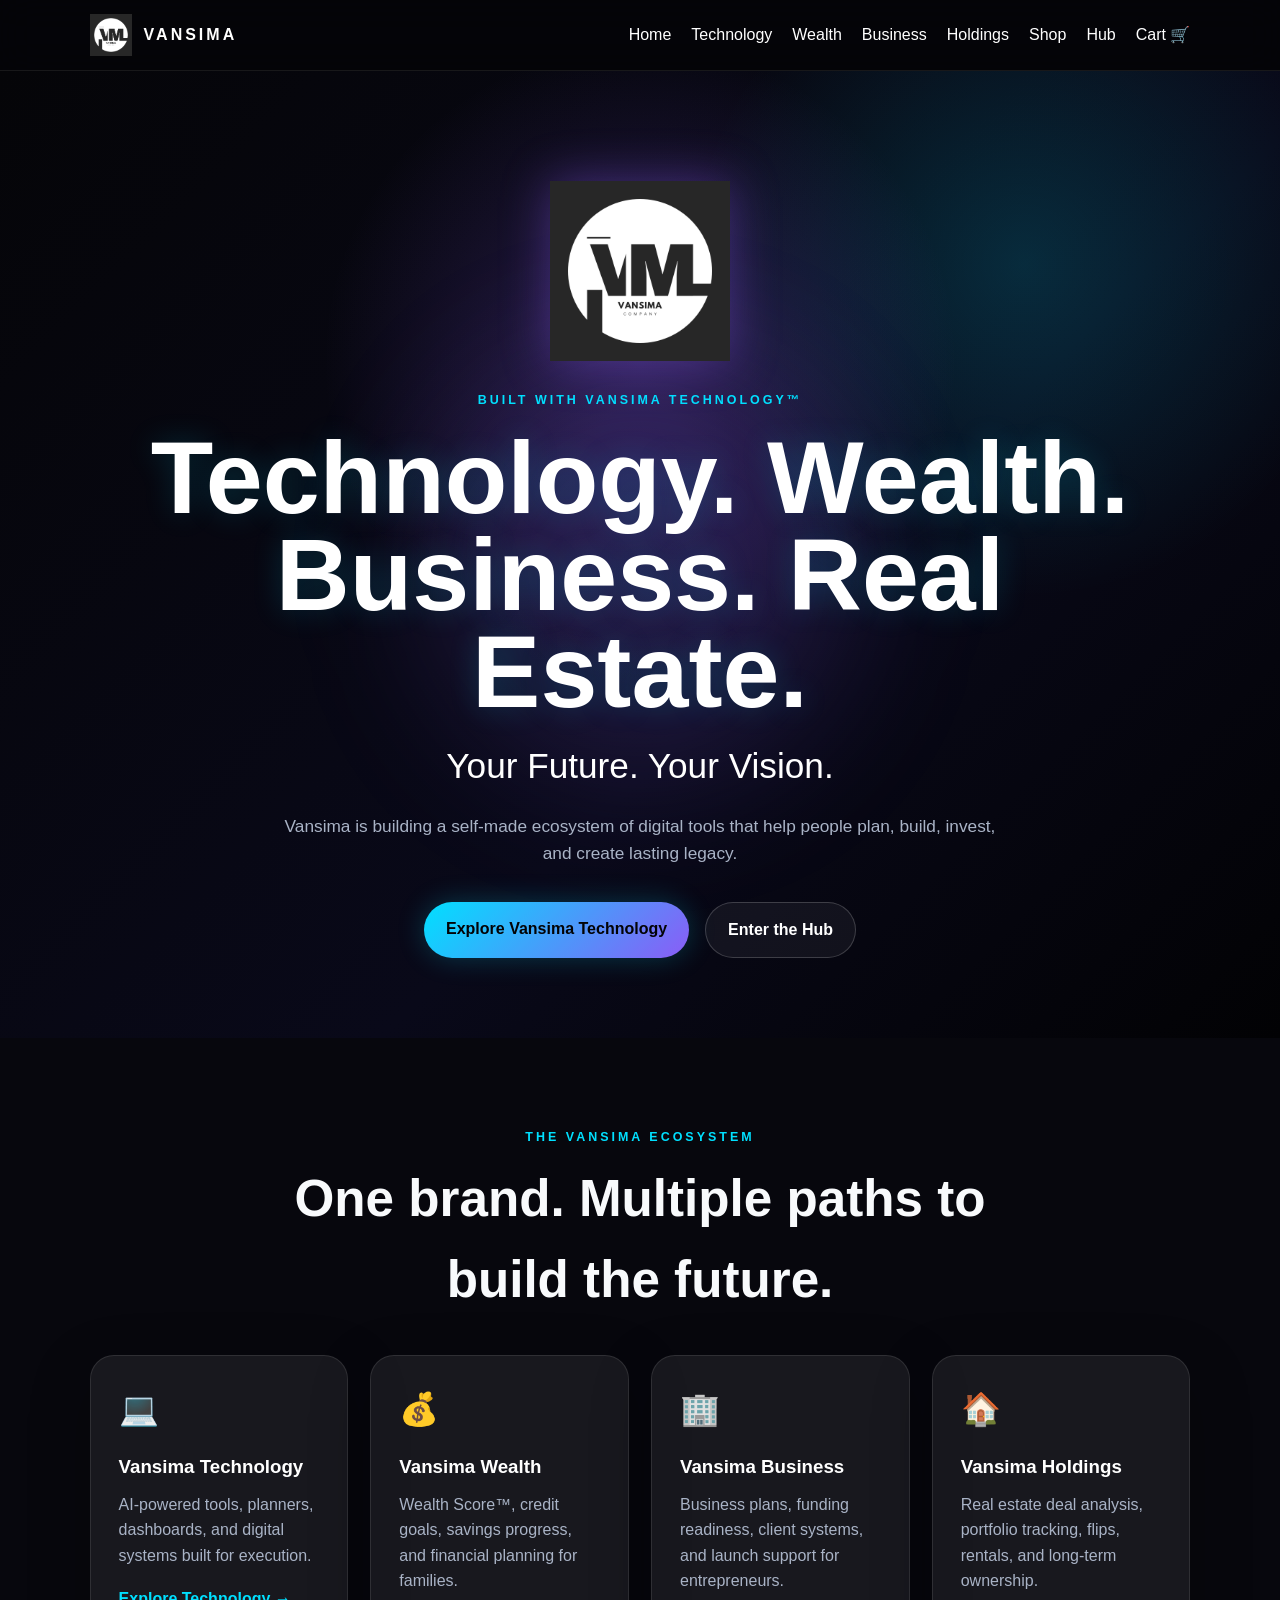
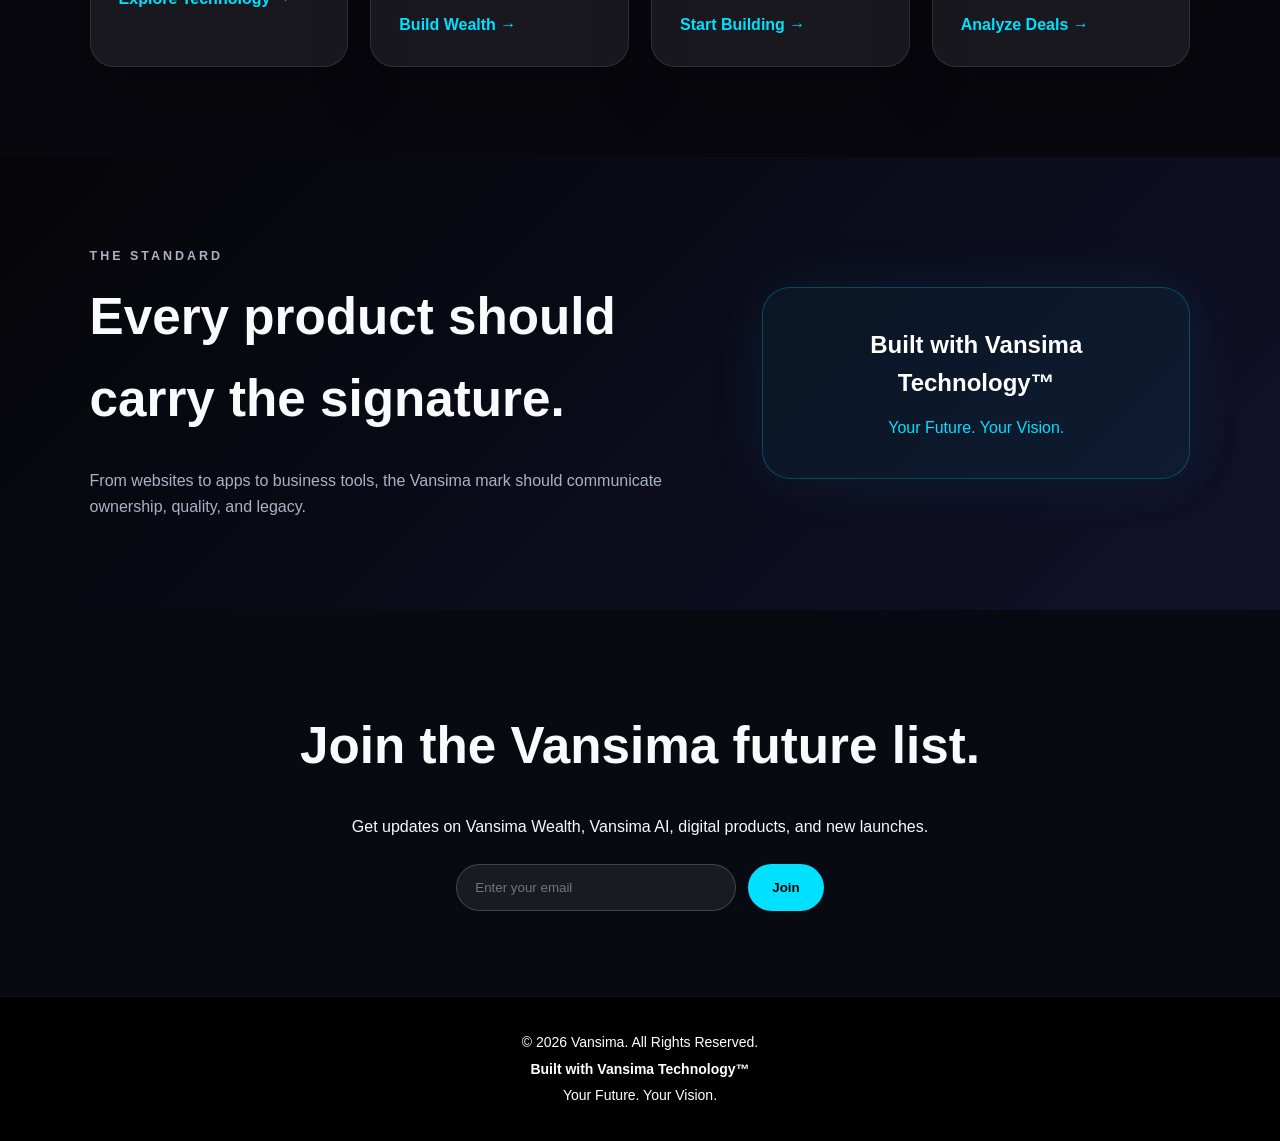
==== Vansima_site/index.html @ 81ebb883 "Add files via upload" ====
<!DOCTYPE html>
<html lang="en">
<head>
  <meta charset="UTF-8">
  <meta name="viewport" content="width=device-width, initial-scale=1.0">
  <title>Vansima | Built with Vansima Technology</title>
  <meta name="description" content="Vansima builds technology for wealth, business, real estate, focus, and legacy.">
  <link rel="stylesheet" href="style.css">
</head>
<body>
  <header class="site-header">
    <nav class="navbar glass-nav">
      <a class="logo-lockup" href="index.html" aria-label="Vansima Home">
        <img src="vansima-logo.png" alt="Vansima logo" class="nav-logo">
        <span>VANSIMA</span>
      </a>
      <ul class="nav-links">
        <li><a href="index.html">Home</a></li>
        <li><a href="technology.html">Technology</a></li>
        <li><a href="wealth.html">Wealth</a></li>
        <li><a href="business.html">Business</a></li>
        <li><a href="holdings.html">Holdings</a></li>
        <li><a href="shop.html">Shop</a></li>
        <li><a href="vansima_hub_live.html">Hub</a></li>
        <li><a href="cart.html">Cart 🛒</a></li>
      </ul>
    </nav>
  </header>

  <main>
    <section class="hero tech-hero">
      <div class="hero-glow"></div>
      <div class="hero-content reveal">
        <img src="vansima-logo.png" alt="Vansima logo" class="hero-logo">
        <p class="eyebrow">Built with Vansima Technology™</p>
        <h1>Technology. Wealth. Business. Real Estate.</h1>
        <p class="hero-subtitle">Your Future. Your Vision.</p>
        <p class="hero-copy">Vansima is building a self-made ecosystem of digital tools that help people plan, build, invest, and create lasting legacy.</p>
        <div class="hero-actions">
          <a href="technology.html" class="btn-primary">Explore Vansima Technology</a>
          <a href="vansima_hub_live.html" class="btn-secondary">Enter the Hub</a>
        </div>
      </div>
    </section>

    <section class="ecosystem-section">
      <p class="section-kicker">The Vansima Ecosystem</p>
      <h2>One brand. Multiple paths to build the future.</h2>
      <div class="ecosystem-grid">
        <article class="ecosystem-card">
          <span class="card-icon">💻</span>
          <h3>Vansima Technology</h3>
          <p>AI-powered tools, planners, dashboards, and digital systems built for execution.</p>
          <a href="technology.html">Explore Technology →</a>
        </article>
        <article class="ecosystem-card">
          <span class="card-icon">💰</span>
          <h3>Vansima Wealth</h3>
          <p>Wealth Score™, credit goals, savings progress, and financial planning for families.</p>
          <a href="wealth.html">Build Wealth →</a>
        </article>
        <article class="ecosystem-card">
          <span class="card-icon">🏢</span>
          <h3>Vansima Business</h3>
          <p>Business plans, funding readiness, client systems, and launch support for entrepreneurs.</p>
          <a href="business.html">Start Building →</a>
        </article>
        <article class="ecosystem-card">
          <span class="card-icon">🏠</span>
          <h3>Vansima Holdings</h3>
          <p>Real estate deal analysis, portfolio tracking, flips, rentals, and long-term ownership.</p>
          <a href="holdings.html">Analyze Deals →</a>
        </article>
      </div>
    </section>

    <section class="signature-section">
      <div>
        <p class="section-kicker">The Standard</p>
        <h2>Every product should carry the signature.</h2>
        <p>From websites to apps to business tools, the Vansima mark should communicate ownership, quality, and legacy.</p>
      </div>
      <div class="signature-card">
        <p>Built with Vansima Technology™</p>
        <span>Your Future. Your Vision.</span>
      </div>
    </section>

    <section id="newsletter" class="cta-section">
      <h2>Join the Vansima future list.</h2>
      <p>Get updates on Vansima Wealth, Vansima AI, digital products, and new launches.</p>
      <form class="email-form">
        <input type="email" placeholder="Enter your email" aria-label="Email address">
        <button type="submit">Join</button>
      </form>
    </section>
  </main>

  <footer class="site-footer-dark">
    <p>© 2026 Vansima. All Rights Reserved.</p>
    <p><strong>Built with Vansima Technology™</strong></p>
    <p>Your Future. Your Vision.</p>
  </footer>

  <script src="https://js.stripe.com/v3/"></script>
  <script src="cart.js"></script>
</body>
</html>
---- Vansima_site/style.css ----
/* Reset */
* { margin: 0; padding: 0; box-sizing: border-box; }

/* Fonts & Colors */
body {
  font-family: 'Arial', sans-serif;
  background: #f8f9fb;
  color: #222;
  line-height: 1.6;
}

h1, h2, h3 {
  font-weight: bold;
}

a { text-decoration: none; color: inherit; }

/* Navbar */
.navbar {
  display: flex;
  justify-content: space-between;
  align-items: center;
  padding: 20px 10%;
  background: #000;
  color: #fff;
}

.navbar .logo {
  font-size: 24px;
  font-weight: bold;
  letter-spacing: 2px;
}

.nav-links {
  list-style: none;
  display: flex;
  gap: 20px;
}

.nav-links a {
  color: #fff;
  font-weight: 500;
}

/* Hero Section */
.hero {
  background: url('images/hero-banner.jpg') no-repeat center center/cover;
  height: 90vh;
  display: flex;
  align-items: center;
  justify-content: center;
  text-align: center;
  color: #fff;
  position: relative;
}

.hero::after {
  content: '';
  position: absolute;
  top: 0; left: 0;
  width: 100%; height: 100%;
  background: rgba(0,0,0,0.5);
}

.hero-text {
  position: relative;
  z-index: 1;
}

.hero-text h1 {
  font-size: 3rem;
  margin-bottom: 10px;
}

.btn-hero {
  background: #ff6600;
  color: #fff;
  padding: 12px 25px;
  border-radius: 5px;
  font-weight: bold;
  display: inline-block;
  margin-top: 15px;
}

/* Store Section */
.store {
  padding: 60px 10%;
  text-align: center;
}

.product-grid {
  display: grid;
  grid-template-columns: repeat(auto-fit, minmax(220px, 1fr));
  gap: 20px;
  margin-top: 30px;
}

.product-card {
  background: #fff;
  border-radius: 8px;
  padding: 20px;
  box-shadow: 0 4px 8px rgba(0,0,0,0.05);
  transition: transform 0.2s;
}

.product-card:hover {
  transform: translateY(-5px);
}

.product-card img {
  max-width: 100%;
  border-radius: 8px;
  margin-bottom: 15px;
}

.product-card button {
  background: #000;
  color: #fff;
  padding: 10px 18px;
  border: none;
  border-radius: 5px;
  cursor: pointer;
  font-weight: bold;
}

/* Hub Section */
.hub {
  background: #111;
  color: #fff;
  text-align: center;
  padding: 60px 10%;
}

.hub .btn {
  display: inline-block;
  margin-top: 20px;
  padding: 12px 25px;
  background: #0099ff;
  color: #fff;
  border-radius: 5px;
  font-weight: bold;
  cursor: pointer;
  transition: background 0.3s, box-shadow 0.3s;
  animation: float 6s infinite ease-in-out;
}

/* Newsletter */
.newsletter {
  text-align: center;
  padding: 60px 10%;
}

.newsletter form {
  margin-top: 20px;
}

.newsletter input {
  padding: 12px;
  width: 250px;
  max-width: 80%;
  border: 1px solid #ccc;
  border-radius: 5px;
  margin-right: 10px;
}

.newsletter button {
  padding: 12px 20px;
  border: none;
  background: #000;
  color: #fff;
  border-radius: 5px;
  cursor: pointer;
  font-weight: bold;
}

/* Footer */
footer {
  text-align: center;
  padding: 20px;
  background: #000;
  color: #fff;
  font-size: 14px;
}

/* Futuristic Animated Display */
.futuristic-display {
  position: relative;
  height: 90vh;
  display: flex;
  justify-content: center;
  align-items: center;
  flex-direction: column;
  font-family: 'Orbitron', sans-serif;
  text-align: center;
  overflow: hidden;
}

.silhouette {
  width: 150px;
  height: 300px;
  border: 2px solid #00ffe5;
  border-radius: 70px;
  margin-bottom: 40px;
  animation: glow 2s infinite alternate;
}

.floating-block {
  position: absolute;
  color: #fff;
  font-size: 22px;
  padding: 10px 20px;
  border: 1px solid #00ffe5;
  background: rgba(0, 255, 229, 0.08);
  box-shadow: 0 0 15px #00ffe5;
  animation: float 6s infinite ease-in-out;
}

.dream { top: 20%; left: 15%; }
.focus { top: 40%; right: 15%; }
.freedom { bottom: 30%; left: 20%; }
.productivity { bottom: 20%; right: 20%; }

.brand-message {
  margin-top: 60px;
  color: #00ffe5;
  text-shadow: 0 0 10px #00ffe5, 0 0 20px #00ffe5, 0 0 40px #00ffe5;
  animation: glow 2s ease-in-out infinite alternate;
}

@keyframes glow {
  from { box-shadow: 0 0 5px #00ffe5; }
  to { box-shadow: 0 0 25px #00ffe5, 0 0 50px #00ffe5; }
}

@keyframes float {
  0%, 100% { transform: translateY(0); }
  50% { transform: translateY(-20px); }
}

/* Futuristic Animated Hero */
.hero.futuristic-display {
  position: relative;
  height: 100vh;
  display: flex;
  justify-content: center;
  align-items: center;
  flex-direction: column;
  font-family: 'Orbitron', sans-serif;
  text-align: center;
  background: radial-gradient(circle at center, #0a0a0a 0%, #000 100%);
  color: #e0e0e0;
  overflow: hidden;
}

.hero.futuristic-display .hero-text h1 {
  color: #00e0ff;
  text-shadow: 0 0 10px #00e0ff, 0 0 20px #00aaff;
}

.hero.futuristic-display .btn-hero {
  background: #00e0ff;
  color: #000;
  border: none;
  box-shadow: 0 0 10px #00e0ff, 0 0 20px #00aaff;
}

.silhouette {
  position: absolute;
  top: 50%;
  left: 50%;
  transform: translate(-50%, -50%);
  width: 150px;
  height: 300px;
  border: 2px solid rgba(0, 224, 255, 0.6);
  border-radius: 70px;
  animation: glow 3s infinite alternate;
  z-index: 1;
}

.floating-block {
  position: absolute;
  color: #00e0ff;
  font-size: 18px;
  padding: 8px 16px;
  border: 1px solid rgba(0, 224, 255, 0.4);
  background: rgba(0, 224, 255, 0.05);
  box-shadow: 0 0 8px rgba(0, 224, 255, 0.4);
  animation: float 6s infinite ease-in-out;
  z-index: 0;
}

.dream { top: 20%; left: 15%; }
.focus { top: 30%; right: 15%; }
.freedom { bottom: 30%; left: 20%; }
.productivity { bottom: 20%; right: 20%; }

@keyframes glow {
  from { box-shadow: 0 0 5px rgba(0, 224, 255, 0.3); }
  to { box-shadow: 0 0 20px rgba(0, 224, 255, 0.8); }
}

@keyframes float {
  0%, 100% { transform: translateY(0); }
  50% { transform: translateY(-15px); }
}

.cart-btn {
  position: fixed;
  top: 20px;
  right: 20px;
  background: #000;
  color: #fff;
  border: none;
  padding: 10px 14px;
  cursor: pointer;
  border-radius: 6px;
  font-size: 1rem;
  z-index: 9999;
}

.cart-drawer {
  position: fixed;
  top: 0;
  right: 0;
  width: 350px;
  height: 100%;
  background: rgba(15, 15, 15, 0.95);
  color: #fff;
  transform: translateX(100%);
  transition: transform 0.3s ease;
  padding: 20px;
  z-index: 10000;
  overflow-y: auto;
}

.cart-drawer.active {
  transform: translateX(0);
}

.cart-header {
  display: flex;
  justify-content: space-between;
  align-items: center;
}

.cart-footer {
  margin-top: 20px;
}

.hidden {
  display: none;
}
.quote-box {
  background: transparent; /* or your Vansima theme background */
  color: #222; /* <-- this sets the main quote color */
  padding: 25px;
  border-radius: 12px;
  text-align: center;
  font-family: "Poppins", sans-serif;
  margin: 30px auto;
  max-width: 600px;
}

#quote-text {
  font-size: 1.3rem;
  color: #eef6f1; /* <-- main quote color */
}

#quote-author {
  font-size: 1rem;
  color: #555; /* <-- author text color */
  opacity: 0.9;
}



/* ===== Vansima Technology Website 2.0 ===== */
:root {
  --v-black: #050508;
  --v-panel: rgba(255,255,255,0.07);
  --v-purple: #8b5cf6;
  --v-cyan: #00e0ff;
  --v-text: #f8fafc;
  --v-muted: #a9b3c6;
}
body {
  background: var(--v-black);
  color: var(--v-text);
}
.site-header {
  position: sticky;
  top: 0;
  z-index: 1000;
}
.glass-nav {
  background: rgba(5, 5, 8, 0.88);
  backdrop-filter: blur(18px);
  border-bottom: 1px solid rgba(255,255,255,0.08);
  padding: 14px 7%;
}
.logo-lockup {
  display: flex;
  align-items: center;
  gap: 12px;
  color: #fff;
  font-weight: 900;
  letter-spacing: 3px;
}
.nav-logo {
  width: 42px;
  height: 42px;
  object-fit: contain;
}
.nav-links { flex-wrap: wrap; justify-content: flex-end; }
.nav-links a:hover { color: var(--v-cyan); }
.tech-hero {
  min-height: 92vh;
  height: auto;
  padding: 110px 7% 80px;
  background:
    radial-gradient(circle at 50% 30%, rgba(139,92,246,0.25), transparent 34%),
    radial-gradient(circle at 80% 20%, rgba(0,224,255,0.16), transparent 26%),
    linear-gradient(135deg, #050508 0%, #090919 60%, #020204 100%);
  overflow: hidden;
}
.tech-hero::after { display: none; }
.hero-glow {
  position: absolute;
  width: 420px;
  height: 420px;
  border-radius: 50%;
  background: rgba(139,92,246,0.16);
  filter: blur(70px);
  animation: pulseGlow 5s ease-in-out infinite alternate;
}
.hero-content {
  max-width: 980px;
  margin: 0 auto;
  text-align: center;
  position: relative;
  z-index: 2;
}
.hero-logo {
  width: 180px;
  max-width: 55vw;
  margin-bottom: 22px;
  filter: drop-shadow(0 0 24px rgba(139,92,246,0.38));
}
.eyebrow, .section-kicker {
  color: var(--v-cyan);
  text-transform: uppercase;
  letter-spacing: 3px;
  font-weight: 800;
  font-size: 0.78rem;
}
.tech-hero h1 {
  font-size: clamp(2.7rem, 8vw, 6.4rem);
  line-height: 0.95;
  margin: 18px 0;
  color: #fff;
  text-shadow: 0 0 30px rgba(0,224,255,0.18);
}
.hero-subtitle {
  font-size: clamp(1.35rem, 3vw, 2.2rem);
  color: #fff;
  margin-bottom: 18px;
}
.hero-copy {
  max-width: 730px;
  margin: 0 auto;
  color: var(--v-muted);
  font-size: 1.08rem;
}
.hero-actions {
  display: flex;
  justify-content: center;
  gap: 16px;
  flex-wrap: wrap;
  margin-top: 34px;
}
.btn-primary, .btn-secondary {
  display: inline-block;
  padding: 14px 22px;
  border-radius: 999px;
  font-weight: 800;
  transition: transform .2s ease, box-shadow .2s ease;
}
.btn-primary {
  background: linear-gradient(135deg, var(--v-cyan), var(--v-purple));
  color: #030305;
  box-shadow: 0 0 28px rgba(0,224,255,.22);
}
.btn-secondary {
  border: 1px solid rgba(255,255,255,.18);
  color: #fff;
  background: rgba(255,255,255,.05);
}
.btn-primary:hover, .btn-secondary:hover { transform: translateY(-3px); }
.ecosystem-section {
  padding: 90px 7%;
  background: #07070d;
  text-align: center;
}
.ecosystem-section h2, .signature-section h2, .cta-section h2 {
  font-size: clamp(2rem, 4vw, 3.3rem);
  margin: 10px auto 28px;
  max-width: 820px;
}
.ecosystem-grid {
  display: grid;
  grid-template-columns: repeat(auto-fit, minmax(230px, 1fr));
  gap: 22px;
  margin-top: 34px;
}
.ecosystem-card {
  background: var(--v-panel);
  border: 1px solid rgba(255,255,255,.1);
  border-radius: 24px;
  padding: 28px;
  text-align: left;
  box-shadow: 0 20px 60px rgba(0,0,0,.25);
}
.ecosystem-card:hover {
  border-color: rgba(0,224,255,.35);
  transform: translateY(-4px);
  transition: .25s ease;
}
.card-icon { font-size: 2rem; }
.ecosystem-card h3 { margin: 16px 0 10px; color: #fff; }
.ecosystem-card p { color: var(--v-muted); }
.ecosystem-card a { color: var(--v-cyan); font-weight: 800; display: inline-block; margin-top: 18px; }
.signature-section {
  padding: 90px 7%;
  display: grid;
  grid-template-columns: 1.2fr .8fr;
  gap: 30px;
  align-items: center;
  background: linear-gradient(135deg, #050508, #11112a);
}
.signature-section p { color: var(--v-muted); max-width: 640px; }
.signature-card {
  border: 1px solid rgba(0,224,255,.25);
  border-radius: 28px;
  padding: 38px;
  background: rgba(0,224,255,.05);
  text-align: center;
  box-shadow: 0 0 60px rgba(0,224,255,.08);
}
.signature-card p { color: #fff; font-size: 1.5rem; font-weight: 900; margin: 0 auto 12px; }
.signature-card span { color: var(--v-cyan); }
.cta-section {
  padding: 85px 7%;
  text-align: center;
  background: #090912;
}
.email-form { display: flex; justify-content: center; gap: 12px; flex-wrap: wrap; margin-top: 24px; }
.email-form input { padding: 15px 18px; min-width: 280px; border-radius: 999px; border: 1px solid rgba(255,255,255,.18); background: rgba(255,255,255,.07); color: #fff; }
.email-form button { border: none; border-radius: 999px; padding: 15px 24px; font-weight: 900; background: var(--v-cyan); color: #000; }
.site-footer-dark {
  background: #000;
  color: #fff;
  text-align: center;
  padding: 32px 18px;
  line-height: 1.9;
  border-top: 1px solid rgba(255,255,255,.08);
}
.page-hero {
  min-height: 72vh;
  padding: 110px 7% 70px;
  text-align: center;
  background: radial-gradient(circle at top, rgba(139,92,246,.25), transparent 40%), #050508;
}
.page-logo { width: 145px; margin-bottom: 18px; }
.page-hero h1 { font-size: clamp(2.6rem, 7vw, 5.5rem); margin: 12px 0; }
.page-hero p { color: var(--v-muted); max-width: 760px; margin: 0 auto 28px; }
@keyframes pulseGlow { from { transform: scale(.92); opacity:.55;} to { transform: scale(1.08); opacity:1;} }
@media (max-width: 850px) {
  .navbar { align-items: flex-start; gap: 18px; }
  .nav-links { gap: 12px; font-size: .9rem; }
  .signature-section { grid-template-columns: 1fr; }
  .tech-hero { padding-top: 85px; }
}
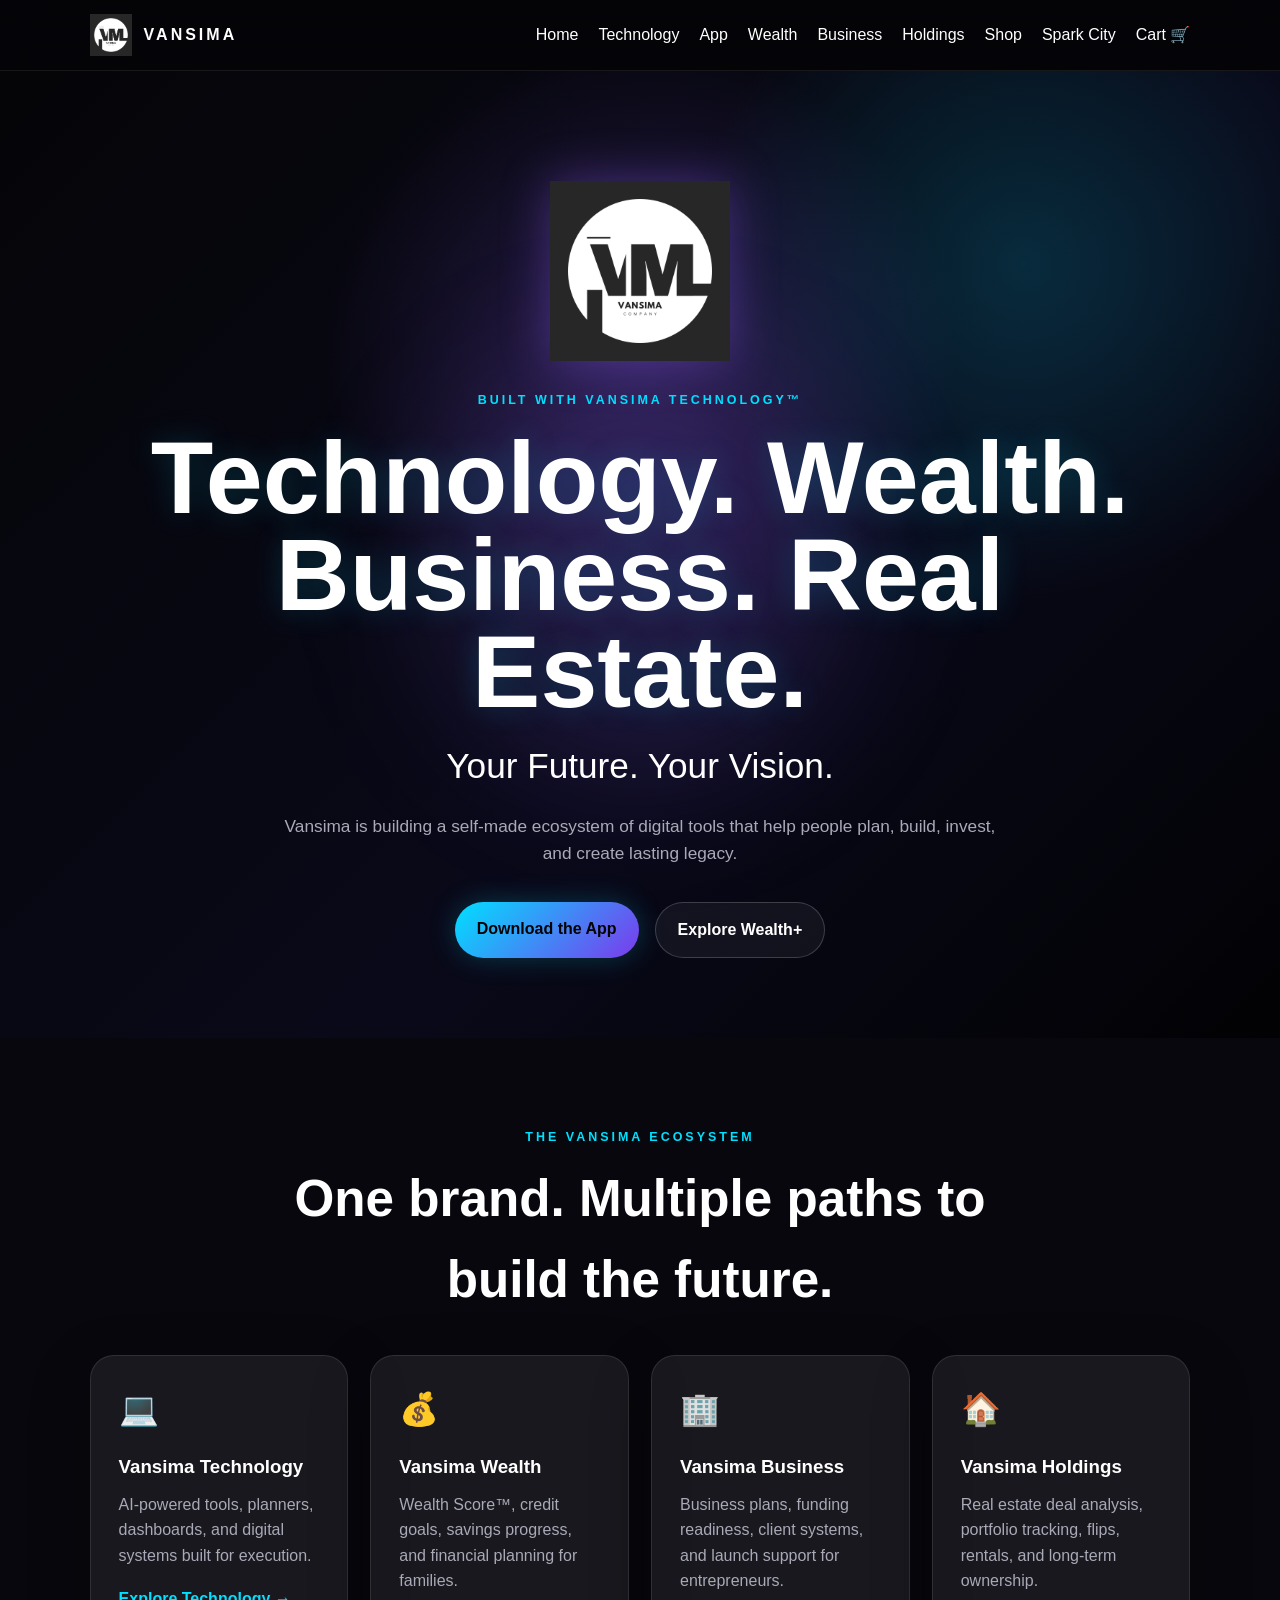
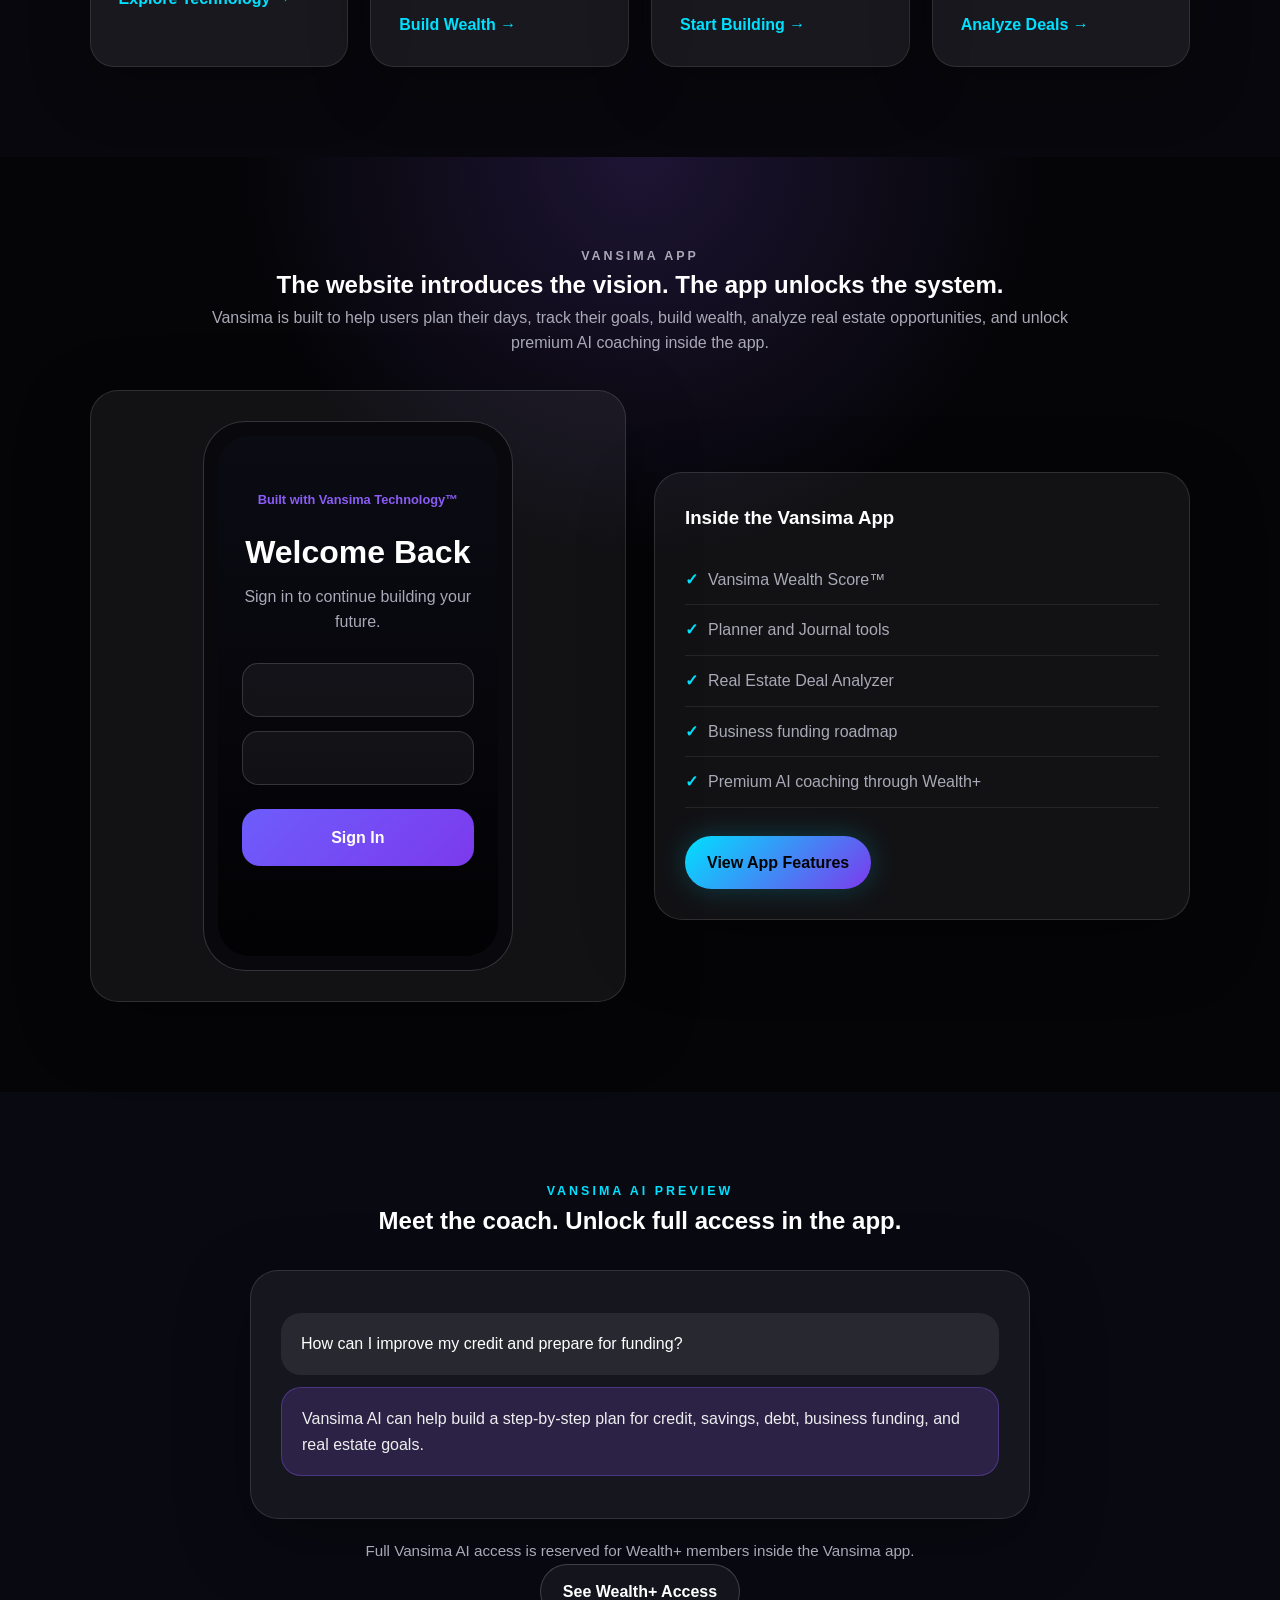
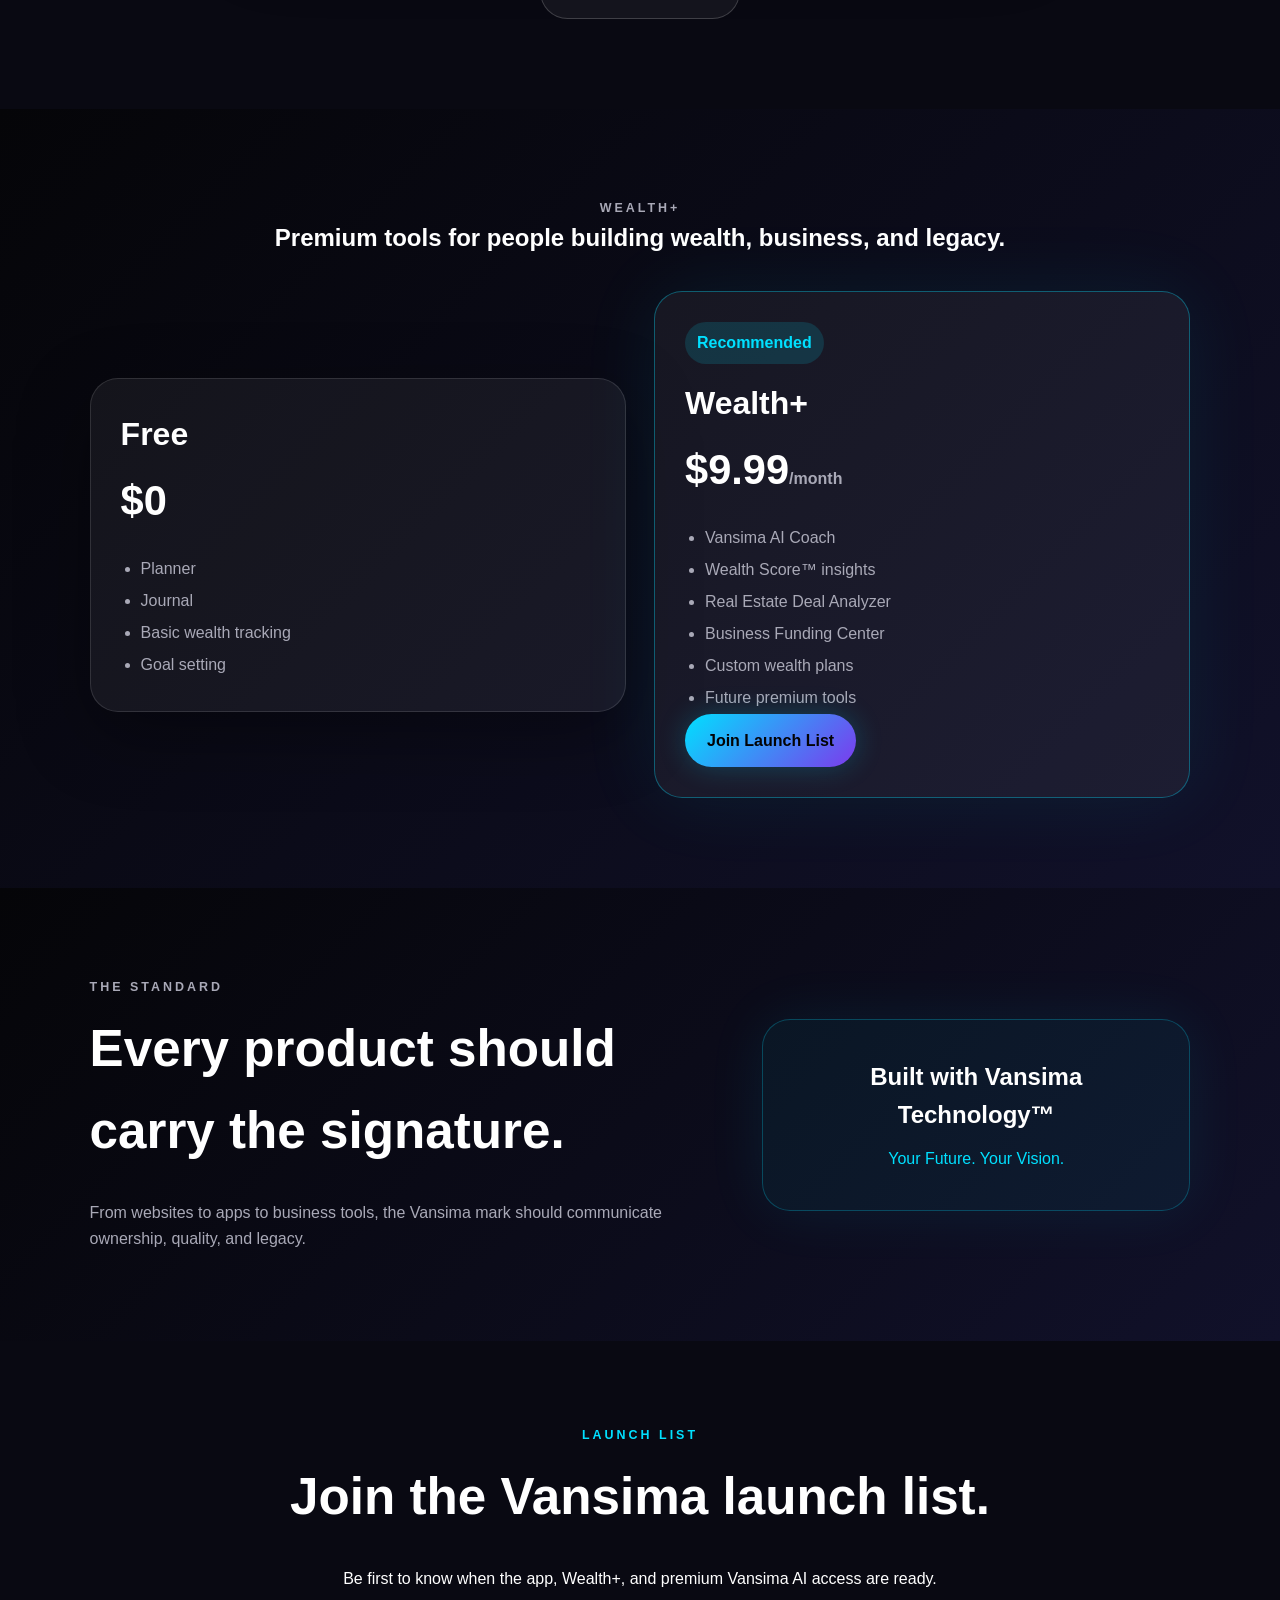
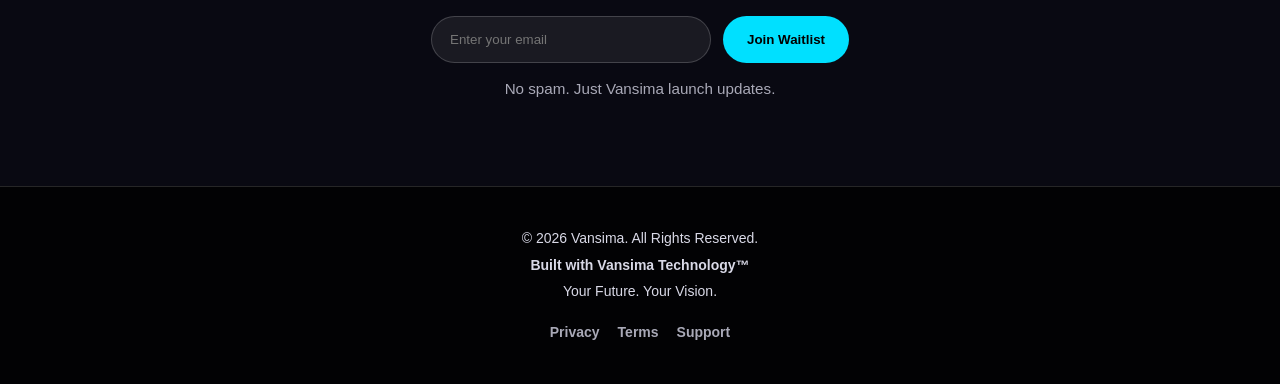
==== commit b0a57ec4: "Launch Spark City and Vansima Marketplace" ====
--- a/Vansima_site/index.html
+++ b/Vansima_site/index.html
@@ -17,11 +17,12 @@
       <ul class="nav-links">
         <li><a href="index.html">Home</a></li>
         <li><a href="technology.html">Technology</a></li>
+        <li><a href="app.html">App</a></li>
         <li><a href="wealth.html">Wealth</a></li>
         <li><a href="business.html">Business</a></li>
         <li><a href="holdings.html">Holdings</a></li>
         <li><a href="shop.html">Shop</a></li>
-        <li><a href="vansima_hub_live.html">Hub</a></li>
+        <li><a href="vansima_hub_live.html">Spark City</a></li>
         <li><a href="cart.html">Cart 🛒</a></li>
       </ul>
     </nav>
@@ -37,8 +38,8 @@
         <p class="hero-subtitle">Your Future. Your Vision.</p>
         <p class="hero-copy">Vansima is building a self-made ecosystem of digital tools that help people plan, build, invest, and create lasting legacy.</p>
         <div class="hero-actions">
-          <a href="technology.html" class="btn-primary">Explore Vansima Technology</a>
-          <a href="vansima_hub_live.html" class="btn-secondary">Enter the Hub</a>
+          <a href="app.html" class="btn-primary">Download the App</a>
+          <a href="#wealth-plus" class="btn-secondary">Explore Wealth+</a>
         </div>
       </div>
     </section>
@@ -74,6 +75,84 @@
       </div>
     </section>
 
+
+    <section class="app-showcase-section" id="vansima-app">
+      <div class="section-heading">
+        <p class="section-kicker">Vansima App</p>
+        <h2>The website introduces the vision. The app unlocks the system.</h2>
+        <p>Vansima is built to help users plan their days, track their goals, build wealth, analyze real estate opportunities, and unlock premium AI coaching inside the app.</p>
+      </div>
+      <div class="app-showcase-grid">
+        <article class="phone-card">
+          <div class="phone-shell">
+            <div class="phone-screen">
+              <p class="mini-eyebrow">Built with Vansima Technology™</p>
+              <h3>Welcome Back</h3>
+              <span>Sign in to continue building your future.</span>
+              <div class="mock-input"></div>
+              <div class="mock-input short"></div>
+              <div class="mock-button">Sign In</div>
+            </div>
+          </div>
+        </article>
+        <article class="app-copy-card">
+          <h3>Inside the Vansima App</h3>
+          <ul class="feature-checklist">
+            <li>Vansima Wealth Score™</li>
+            <li>Planner and Journal tools</li>
+            <li>Real Estate Deal Analyzer</li>
+            <li>Business funding roadmap</li>
+            <li>Premium AI coaching through Wealth+</li>
+          </ul>
+          <a href="app.html" class="btn-primary">View App Features</a>
+        </article>
+      </div>
+    </section>
+
+    <section class="ai-preview-section">
+      <p class="section-kicker">Vansima AI Preview</p>
+      <h2>Meet the coach. Unlock full access in the app.</h2>
+      <div class="ai-preview-card">
+        <div class="question-bubble">How can I improve my credit and prepare for funding?</div>
+        <div class="answer-bubble">Vansima AI can help build a step-by-step plan for credit, savings, debt, business funding, and real estate goals.</div>
+      </div>
+      <p class="locked-note">Full Vansima AI access is reserved for Wealth+ members inside the Vansima app.</p>
+      <a href="app.html" class="btn-secondary">See Wealth+ Access</a>
+    </section>
+
+    <section class="wealth-plus-section" id="wealth-plus">
+      <div class="section-heading">
+        <p class="section-kicker">Wealth+</p>
+        <h2>Premium tools for people building wealth, business, and legacy.</h2>
+      </div>
+      <div class="pricing-grid">
+        <article class="pricing-card free-plan">
+          <h3>Free</h3>
+          <p class="price">$0</p>
+          <ul>
+            <li>Planner</li>
+            <li>Journal</li>
+            <li>Basic wealth tracking</li>
+            <li>Goal setting</li>
+          </ul>
+        </article>
+        <article class="pricing-card premium-plan">
+          <div class="plan-badge">Recommended</div>
+          <h3>Wealth+</h3>
+          <p class="price">$9.99<span>/month</span></p>
+          <ul>
+            <li>Vansima AI Coach</li>
+            <li>Wealth Score™ insights</li>
+            <li>Real Estate Deal Analyzer</li>
+            <li>Business Funding Center</li>
+            <li>Custom wealth plans</li>
+            <li>Future premium tools</li>
+          </ul>
+          <a href="#newsletter" class="btn-primary">Join Launch List</a>
+        </article>
+      </div>
+    </section>
+
     <section class="signature-section">
       <div>
         <p class="section-kicker">The Standard</p>
@@ -86,13 +165,16 @@
       </div>
     </section>
 
-    <section id="newsletter" class="cta-section">
-      <h2>Join the Vansima future list.</h2>
-      <p>Get updates on Vansima Wealth, Vansima AI, digital products, and new launches.</p>
-      <form class="email-form">
-        <input type="email" placeholder="Enter your email" aria-label="Email address">
-        <button type="submit">Join</button>
+    <section id="newsletter" class="cta-section waitlist-section">
+      <p class="section-kicker">Launch List</p>
+      <h2>Join the Vansima launch list.</h2>
+      <p>Be first to know when the app, Wealth+, and premium Vansima AI access are ready.</p>
+      <!-- Mailchimp: replace the action URL below with your Audience embedded form POST URL. -->
+      <form class="email-form mailchimp-form" action="https://YOUR-MAILCHIMP-FORM-URL" method="post" target="_blank" novalidate>
+        <input type="email" name="EMAIL" placeholder="Enter your email" aria-label="Email address" required>
+        <button type="submit">Join Waitlist</button>
       </form>
+      <p class="form-note">No spam. Just Vansima launch updates.</p>
     </section>
   </main>
 
@@ -100,6 +182,11 @@
     <p>© 2026 Vansima. All Rights Reserved.</p>
     <p><strong>Built with Vansima Technology™</strong></p>
     <p>Your Future. Your Vision.</p>
+    <nav class="footer-links" aria-label="Footer links">
+      <a href="privacy.html">Privacy</a>
+      <a href="terms.html">Terms</a>
+      <a href="support.html">Support</a>
+    </nav>
   </footer>
 
   <script src="https://js.stripe.com/v3/"></script>
--- a/Vansima_site/style.css
+++ b/Vansima_site/style.css
@@ -580,3 +580,428 @@
   .signature-section { grid-template-columns: 1fr; }
   .tech-hero { padding-top: 85px; }
 }
+
+
+/* =========================
+   VANSIMA WEBSITE V2.1
+   App, Wealth+, Waitlist, Mobile, Legal Pages
+========================= */
+.section-heading { text-align: center; max-width: 900px; margin: 0 auto 34px; }
+.section-heading p { color: var(--v-muted); }
+.app-showcase-section,
+.ai-preview-section,
+.wealth-plus-section,
+.legal-section {
+  padding: 90px 7%;
+  background: radial-gradient(circle at top, rgba(139,92,246,.18), transparent 35%), #050508;
+  color: #fff;
+}
+.app-showcase-grid,
+.pricing-grid {
+  display: grid;
+  grid-template-columns: repeat(2, minmax(0, 1fr));
+  gap: 28px;
+  align-items: center;
+  max-width: 1120px;
+  margin: 0 auto;
+}
+.phone-card,
+.app-copy-card,
+.ai-preview-card,
+.pricing-card,
+.legal-card {
+  background: rgba(255,255,255,.055);
+  border: 1px solid rgba(255,255,255,.12);
+  border-radius: 28px;
+  padding: 30px;
+  box-shadow: 0 22px 70px rgba(0,0,0,.35);
+}
+.phone-shell {
+  width: min(310px, 100%);
+  margin: 0 auto;
+  padding: 14px;
+  border-radius: 42px;
+  background: #08080d;
+  border: 1px solid rgba(255,255,255,.18);
+}
+.phone-screen {
+  min-height: 520px;
+  border-radius: 32px;
+  padding: 54px 24px;
+  background: linear-gradient(180deg, #0b0b14, #020204);
+  text-align: center;
+}
+.mini-eyebrow { color: #8b5cf6; font-weight: 900; font-size: .8rem; }
+.phone-screen h3 { font-size: 2rem; margin: 16px 0 6px; }
+.phone-screen span { color: var(--v-muted); }
+.mock-input { height: 54px; border: 1px solid rgba(255,255,255,.15); border-radius: 16px; margin-top: 28px; background: rgba(255,255,255,.05); }
+.mock-input.short { margin-top: 14px; }
+.mock-button { margin-top: 24px; padding: 16px; border-radius: 18px; background: linear-gradient(135deg, #6d5dfc, #7c3aed); font-weight: 900; }
+.feature-checklist { list-style: none; padding: 0; margin: 22px 0 28px; }
+.feature-checklist li { padding: 12px 0; color: var(--v-muted); border-bottom: 1px solid rgba(255,255,255,.08); }
+.feature-checklist li::before { content: "✓"; color: var(--v-cyan); font-weight: 900; margin-right: 10px; }
+.ai-preview-section { text-align: center; background: #090912; }
+.ai-preview-card { max-width: 780px; margin: 30px auto 20px; text-align: left; }
+.question-bubble,
+.answer-bubble { padding: 18px 20px; border-radius: 20px; margin: 12px 0; }
+.question-bubble { background: rgba(255,255,255,.08); color: #fff; }
+.answer-bubble { background: rgba(139,92,246,.18); border: 1px solid rgba(139,92,246,.35); color: #eee; }
+.locked-note,.form-note { color: var(--v-muted); font-size: .95rem; }
+.wealth-plus-section { background: linear-gradient(135deg, #050508, #11112a); }
+.pricing-card h3 { font-size: 2rem; margin: 0 0 8px; }
+.price { font-size: 2.6rem; font-weight: 900; margin: 8px 0 18px; color: #fff; }
+.price span { font-size: 1rem; color: var(--v-muted); }
+.pricing-card ul { padding-left: 20px; color: var(--v-muted); line-height: 2; }
+.premium-plan { border-color: rgba(0,224,255,.35); box-shadow: 0 0 80px rgba(0,224,255,.08); position: relative; }
+.plan-badge { display: inline-block; padding: 8px 12px; border-radius: 999px; background: rgba(0,224,255,.14); color: var(--v-cyan); font-weight: 900; margin-bottom: 14px; }
+.waitlist-section .form-note { margin-top: 14px; }
+.footer-links { display: flex; justify-content: center; gap: 18px; margin-top: 14px; flex-wrap: wrap; }
+.footer-links a { color: var(--v-muted); font-weight: 800; }
+.legal-section { min-height: 72vh; padding-top: 130px; }
+.legal-card { max-width: 900px; margin: 0 auto; }
+.legal-card h1 { font-size: clamp(2.2rem, 5vw, 4rem); margin-bottom: 18px; }
+.legal-card h2 { margin-top: 28px; color: #fff; }
+.legal-card p, .legal-card li { color: var(--v-muted); line-height: 1.75; }
+
+/* Better mobile layout */
+@media (max-width: 768px) {
+  body { overflow-x: hidden; }
+  .navbar, .glass-nav { flex-direction: column; gap: 18px; padding: 18px 20px; align-items: center; }
+  .logo-lockup { justify-content: center; }
+  .nav-links { flex-wrap: wrap; justify-content: center; gap: 12px; padding: 0; }
+  .nav-links a { font-size: 14px; }
+  .hero, .tech-hero, .page-hero { min-height: auto; padding: 70px 22px 50px; text-align: center; }
+  .hero-logo, .page-logo { width: 125px; margin-bottom: 20px; }
+  .eyebrow, .section-kicker { font-size: 13px; letter-spacing: 1.5px; }
+  .hero h1, .tech-hero h1, .page-hero h1 { font-size: 38px; line-height: 1.08; margin: 14px 0; }
+  .hero-subtitle, .hero-copy { font-size: 16px; line-height: 1.55; }
+  .hero-actions, .cta-row { flex-direction: column; width: 100%; gap: 14px; }
+  .btn-primary, .btn-secondary, .btn { width: 100%; text-align: center; padding: 16px 20px; font-size: 16px; box-sizing: border-box; }
+  .ecosystem-section, .signature-section, .cta-section, .app-showcase-section, .ai-preview-section, .wealth-plus-section, .legal-section { padding: 55px 22px; }
+  .ecosystem-section h2, .signature-section h2, .cta-section h2, .section-heading h2, .ai-preview-section h2, .wealth-plus-section h2 { font-size: 30px; line-height: 1.15; }
+  .ecosystem-grid, .app-showcase-grid, .pricing-grid { grid-template-columns: 1fr; gap: 18px; }
+  .ecosystem-card, .phone-card, .app-copy-card, .ai-preview-card, .pricing-card, .signature-card, .legal-card { padding: 22px; border-radius: 22px; }
+  .phone-screen { min-height: 450px; padding: 42px 20px; }
+  .email-form, .mailchimp-form { flex-direction: column; gap: 12px; align-items: stretch; }
+  .email-form input, .email-form button { width: 100%; min-width: 0; box-sizing: border-box; }
+  .site-footer-dark { padding: 35px 20px; text-align: center; }
+  .footer-links { flex-direction: column; gap: 12px; }
+}
+@media (max-width: 430px) {
+  .hero h1, .tech-hero h1, .page-hero h1 { font-size: 32px; }
+  .hero-logo, .page-logo { width: 110px; }
+  .ecosystem-section h2, .signature-section h2, .cta-section h2, .section-heading h2, .ai-preview-section h2, .wealth-plus-section h2 { font-size: 27px; }
+  .phone-shell { padding: 10px; border-radius: 34px; }
+  .phone-screen { border-radius: 26px; }
+}
+
+/* =========================
+   VANSIMA MARKETPLACE V2.2
+   Premium shop redesign
+========================= */
+:root {
+  --v-bg: #050507;
+  --v-card: rgba(255,255,255,.07);
+  --v-card-strong: rgba(255,255,255,.1);
+  --v-line: rgba(255,255,255,.14);
+  --v-text: #ffffff;
+  --v-muted: #a9a9b7;
+  --v-purple: #7c3aed;
+  --v-purple-2: #5b5bff;
+  --v-cyan: #00e0ff;
+  --v-gold: #f6c453;
+}
+
+body.marketplace-page {
+  background:
+    radial-gradient(circle at 12% 8%, rgba(124,58,237,.32), transparent 34%),
+    radial-gradient(circle at 86% 18%, rgba(0,224,255,.16), transparent 30%),
+    linear-gradient(180deg, #020204 0%, #090912 42%, #030305 100%);
+  color: var(--v-text);
+  overflow-x: hidden;
+}
+
+.marketplace-page .marketplace-header { position: sticky; top: 0; z-index: 50; }
+.marketplace-page .navbar.glass-nav {
+  background: rgba(3,3,7,.74);
+  backdrop-filter: blur(18px);
+  border-bottom: 1px solid var(--v-line);
+}
+.marketplace-page .logo-lockup { display: flex; align-items: center; gap: 12px; font-weight: 900; letter-spacing: 2px; }
+.marketplace-page .nav-logo { width: 38px; height: 38px; border-radius: 50%; object-fit: cover; }
+.marketplace-page .nav-links a.active,
+.marketplace-page .nav-links a:hover { color: #b79cff; }
+
+.marketplace-hero {
+  min-height: 76vh;
+  padding: 120px 8% 70px;
+  text-align: center;
+  position: relative;
+  overflow: hidden;
+  display: flex;
+  flex-direction: column;
+  justify-content: center;
+  align-items: center;
+}
+.marketplace-hero::before {
+  content: "";
+  position: absolute;
+  inset: 0;
+  background:
+    linear-gradient(rgba(255,255,255,.025) 1px, transparent 1px),
+    linear-gradient(90deg, rgba(255,255,255,.025) 1px, transparent 1px);
+  background-size: 42px 42px;
+  mask-image: radial-gradient(circle, black 24%, transparent 72%);
+  pointer-events: none;
+}
+.marketplace-orb { position: absolute; border-radius: 50%; filter: blur(8px); opacity: .45; pointer-events: none; }
+.orb-one { width: 260px; height: 260px; background: var(--v-purple); left: -80px; top: 120px; }
+.orb-two { width: 210px; height: 210px; background: var(--v-cyan); right: -70px; bottom: 80px; }
+.marketplace-hero h1 {
+  font-size: clamp(3.4rem, 9vw, 8rem);
+  line-height: .92;
+  letter-spacing: -5px;
+  max-width: 1050px;
+  margin: 12px auto 18px;
+  text-shadow: 0 0 44px rgba(124,58,237,.3);
+}
+.marketplace-hero .hero-copy { max-width: 780px; color: var(--v-muted); font-size: clamp(1.1rem, 2vw, 1.45rem); }
+.marketplace-actions { justify-content: center; margin-top: 28px; }
+.marketplace-stat-strip {
+  display: flex;
+  flex-wrap: wrap;
+  justify-content: center;
+  gap: 12px;
+  margin-top: 42px;
+  position: relative;
+  z-index: 2;
+}
+.marketplace-stat-strip span {
+  padding: 10px 16px;
+  border-radius: 999px;
+  background: rgba(255,255,255,.07);
+  border: 1px solid var(--v-line);
+  color: #e9e9ff;
+  font-weight: 800;
+  font-size: .9rem;
+}
+
+.marketplace-categories,
+.marketplace-products-section,
+.featured-product-section,
+.coming-soon-section,
+.marketplace-cta-section { padding: 72px 8%; }
+
+.marketplace-categories {
+  display: grid;
+  grid-template-columns: repeat(4, minmax(0, 1fr));
+  gap: 18px;
+}
+.market-category-card,
+.market-product-card,
+.featured-product-card,
+.coming-grid > div,
+.marketplace-cta-section .signature-card {
+  background: linear-gradient(180deg, rgba(255,255,255,.095), rgba(255,255,255,.045));
+  border: 1px solid var(--v-line);
+  border-radius: 28px;
+  box-shadow: 0 28px 90px rgba(0,0,0,.24);
+}
+.market-category-card { padding: 28px; transition: transform .2s ease, border-color .2s ease; }
+.market-category-card:hover { transform: translateY(-6px); border-color: rgba(124,58,237,.45); }
+.market-category-card span { font-size: 2rem; display: inline-block; margin-bottom: 16px; }
+.market-category-card h3 { color: #fff; font-size: 1.35rem; margin-bottom: 8px; }
+.market-category-card p { color: var(--v-muted); }
+.spark-card { box-shadow: 0 0 70px rgba(124,58,237,.12); }
+
+.featured-product-card {
+  display: grid;
+  grid-template-columns: 1.1fr .9fr;
+  gap: 28px;
+  padding: clamp(28px, 5vw, 60px);
+  align-items: center;
+  background:
+    radial-gradient(circle at 78% 26%, rgba(124,58,237,.28), transparent 30%),
+    linear-gradient(135deg, rgba(255,255,255,.105), rgba(255,255,255,.04));
+}
+.featured-copy h2 { font-size: clamp(2.5rem, 6vw, 5rem); margin: 8px 0; }
+.featured-copy > p { color: var(--v-muted); font-size: 1.15rem; max-width: 620px; }
+.market-phone-shell { max-width: 330px; margin: 0 auto; padding: 14px; background: #050508; border: 1px solid rgba(255,255,255,.22); border-radius: 46px; }
+.market-phone-screen { min-height: 520px; border-radius: 34px; padding: 54px 22px; text-align: center; background: linear-gradient(180deg, #101026, #030306); }
+.market-phone-screen span { color: #a78bfa; font-weight: 900; font-size: .85rem; }
+.market-phone-screen h3 { color: #fff; font-size: 2.4rem; margin: 14px 0 6px; }
+.market-phone-screen p { color: var(--v-muted); }
+.score-ring {
+  width: 150px;
+  height: 150px;
+  border-radius: 50%;
+  margin: 46px auto 16px;
+  display: grid;
+  place-items: center;
+  font-weight: 900;
+  font-size: 3rem;
+  color: #fff;
+  background:
+    radial-gradient(circle at center, #111126 58%, transparent 60%),
+    conic-gradient(var(--v-cyan) 0 82%, rgba(255,255,255,.12) 82% 100%);
+  box-shadow: 0 0 52px rgba(0,224,255,.14);
+}
+.market-phone-screen small { color: var(--v-gold); font-weight: 900; }
+
+.marketplace-products-section .section-heading { text-align: center; max-width: 850px; margin: 0 auto 34px; }
+.marketplace-products-section .section-heading h2 { font-size: clamp(2.1rem, 5vw, 4rem); }
+.marketplace-grid {
+  display: grid;
+  grid-template-columns: repeat(3, minmax(0, 1fr));
+  gap: 24px;
+}
+.market-product-card {
+  position: relative;
+  overflow: hidden;
+  transition: transform .22s ease, box-shadow .22s ease, border-color .22s ease;
+}
+.market-product-card:hover {
+  transform: translateY(-8px) scale(1.01);
+  border-color: rgba(124,58,237,.55);
+  box-shadow: 0 34px 100px rgba(0,0,0,.36), 0 0 70px rgba(124,58,237,.12);
+}
+.market-product-card img {
+  width: 100%;
+  height: 315px;
+  object-fit: cover;
+  display: block;
+  background: rgba(255,255,255,.04);
+}
+.market-product-body { padding: 24px; }
+.market-product-body h3 { color: #fff; font-size: 1.65rem; margin: 4px 0 10px; }
+.market-product-body p { color: var(--v-muted); }
+.product-badge {
+  position: absolute;
+  top: 16px;
+  left: 16px;
+  z-index: 2;
+  padding: 8px 12px;
+  border-radius: 999px;
+  background: rgba(0,224,255,.18);
+  border: 1px solid rgba(0,224,255,.35);
+  color: #dffbff;
+  font-weight: 900;
+  font-size: .76rem;
+  backdrop-filter: blur(10px);
+}
+.product-badge.coming { background: rgba(246,196,83,.15); border-color: rgba(246,196,83,.35); color: #ffe8a6; }
+.product-badge.concept { background: rgba(124,58,237,.18); border-color: rgba(124,58,237,.38); color: #d9c9ff; }
+.product-badge.limited { background: rgba(255,70,128,.17); border-color: rgba(255,70,128,.38); color: #ffd4df; }
+.product-badge.spark { background: rgba(255,255,255,.16); color: #fff; }
+.product-bottom-row {
+  display: flex;
+  align-items: center;
+  justify-content: space-between;
+  gap: 14px;
+  margin-top: 20px;
+}
+.product-bottom-row strong { color: #fff; font-size: 1.15rem; }
+.market-cart-btn,
+.market-link-btn {
+  border: 0;
+  border-radius: 999px;
+  padding: 12px 16px;
+  background: linear-gradient(135deg, var(--v-purple-2), var(--v-purple));
+  color: #fff;
+  font-weight: 900;
+  cursor: pointer;
+  white-space: nowrap;
+}
+.market-cart-btn.disabled,
+.market-product-card button:disabled {
+  cursor: not-allowed;
+  opacity: .62;
+  background: rgba(255,255,255,.1);
+  color: rgba(255,255,255,.7);
+  border: 1px solid var(--v-line);
+}
+.spark-product-art {
+  min-height: 315px;
+  display: grid;
+  place-items: center;
+  position: relative;
+  background:
+    radial-gradient(circle at center, rgba(124,58,237,.32), transparent 34%),
+    linear-gradient(135deg, #0b0b18, #040407);
+}
+.spark-product-art h3 { font-size: 5rem; filter: drop-shadow(0 0 28px rgba(246,196,83,.45)); }
+.spark-crystal-shop {
+  position: absolute;
+  top: 28px;
+  right: 28px;
+  width: 22px;
+  height: 34px;
+  transform: rotate(45deg);
+  background: linear-gradient(135deg, #fff, #a78bfa, #00e0ff);
+  border-radius: 6px;
+  box-shadow: 0 0 30px rgba(0,224,255,.62);
+  cursor: pointer;
+  animation: crystalPulse 1.8s ease-in-out infinite;
+}
+@keyframes crystalPulse {
+  0%,100% { transform: rotate(45deg) scale(1); opacity: .72; }
+  50% { transform: rotate(45deg) scale(1.12); opacity: 1; }
+}
+
+.coming-soon-section { text-align: center; }
+.coming-soon-section h2 { font-size: clamp(2rem, 5vw, 3.4rem); margin-bottom: 30px; }
+.coming-grid { display: grid; grid-template-columns: repeat(4, minmax(0, 1fr)); gap: 18px; }
+.coming-grid > div { padding: 24px; display: flex; flex-direction: column; gap: 10px; color: #fff; }
+.coming-grid span { color: var(--v-muted); font-size: .95rem; }
+.marketplace-cta-section .signature-card { max-width: 980px; margin: 0 auto; text-align: center; padding: 42px; }
+.marketplace-cta-section h2 { font-size: clamp(2rem, 5vw, 3.7rem); }
+.marketplace-cta-section p { color: var(--v-muted); max-width: 740px; margin: 10px auto; }
+.site-footer-dark { background: #020204; border-top: 1px solid var(--v-line); color: #d9d9e7; padding: 38px 8%; text-align: center; }
+
+.spark-toast {
+  position: fixed;
+  left: 50%;
+  bottom: 28px;
+  transform: translate(-50%, 120px);
+  opacity: 0;
+  z-index: 999;
+  width: min(420px, calc(100% - 36px));
+  padding: 18px 20px;
+  border-radius: 22px;
+  background: rgba(9,9,18,.92);
+  border: 1px solid rgba(246,196,83,.42);
+  color: #fff;
+  text-align: center;
+  box-shadow: 0 20px 70px rgba(0,0,0,.45), 0 0 60px rgba(246,196,83,.16);
+  transition: all .32s ease;
+  backdrop-filter: blur(18px);
+  font-weight: 900;
+}
+.spark-toast span { display: block; color: var(--v-muted); font-weight: 700; margin-top: 4px; }
+.spark-toast.show { transform: translate(-50%, 0); opacity: 1; }
+
+@media (max-width: 980px) {
+  .marketplace-categories,
+  .marketplace-grid,
+  .coming-grid,
+  .featured-product-card { grid-template-columns: 1fr 1fr; }
+}
+@media (max-width: 768px) {
+  .marketplace-hero { min-height: auto; padding: 86px 22px 54px; }
+  .marketplace-hero h1 { letter-spacing: -2px; }
+  .marketplace-categories,
+  .marketplace-products-section,
+  .featured-product-section,
+  .coming-soon-section,
+  .marketplace-cta-section { padding: 52px 22px; }
+  .marketplace-categories,
+  .marketplace-grid,
+  .coming-grid,
+  .featured-product-card { grid-template-columns: 1fr; }
+  .market-product-card img,
+  .spark-product-art { height: auto; min-height: 260px; }
+  .product-bottom-row { flex-direction: column; align-items: stretch; }
+  .market-cart-btn, .market-link-btn { width: 100%; text-align: center; }
+  .market-phone-screen { min-height: 430px; }
+  .marketplace-stat-strip span { font-size: .82rem; }
+}
